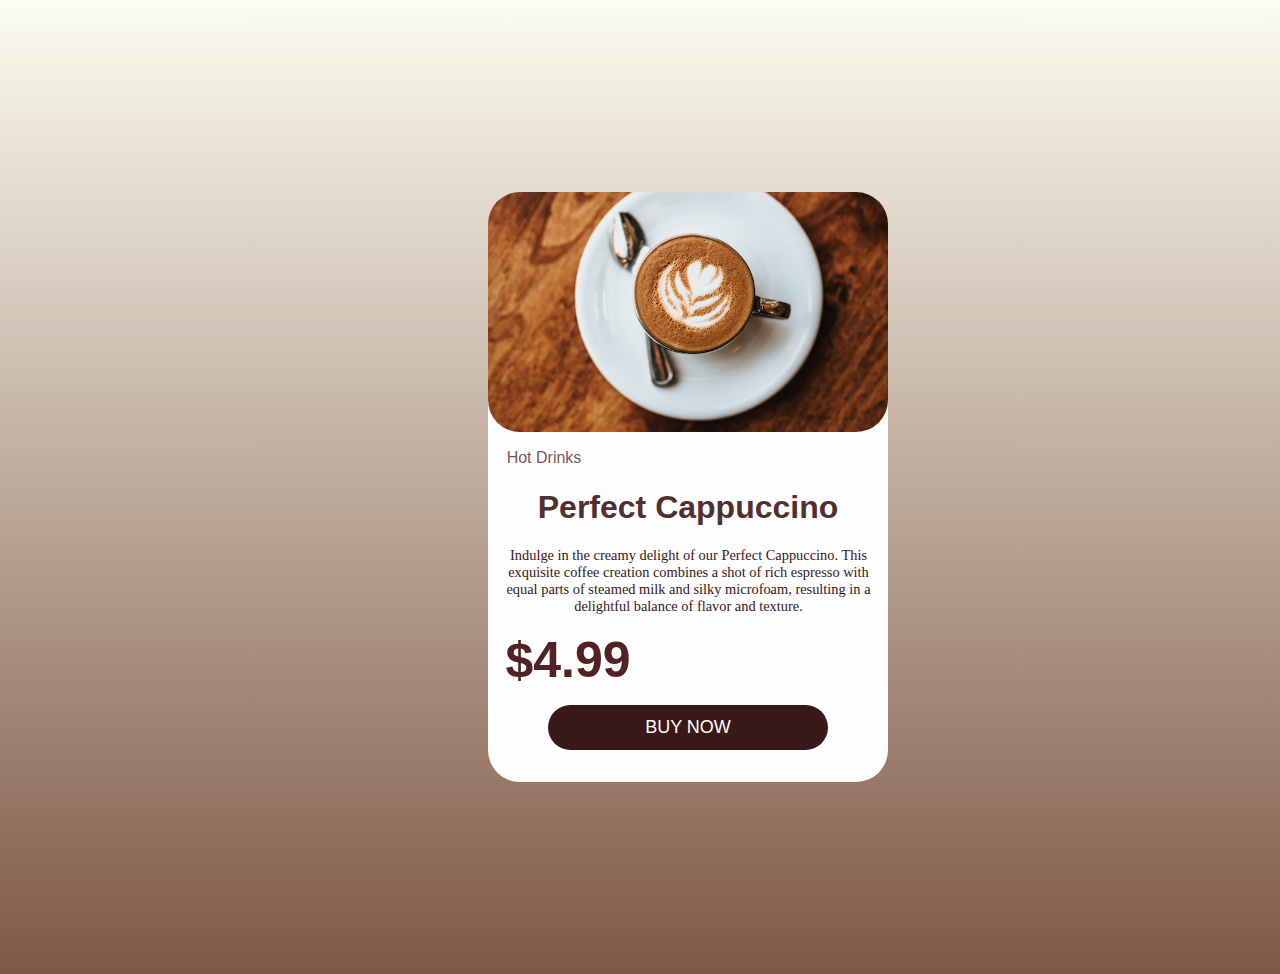
==== index.html @ 0919ec91 "Update index.html" ====
<!DOCTYPE html>
<html lang="en-ca">
  <head>
    <title>Product card</title>
    <meta charset="utf-8" />
    <meta name="viewport" content="width=device-width, initial-scale=1" />
    <meta http-equiv="X-UA-Compatible" content="ie=edge" />
    <link rel="stylesheet" href="style.css" type="text/css" />
  </head>
  
<body>
    <html> 
        <div class="card">
            <img class="img" src="/images/coffee.jpg" alt="Coffee" width="50" height="10">
            <h2 class="drinks" >Hot Drinks</h2>
            <h1 class="h1" > Perfect Cappuccino</h1>
            <p class="txt">Indulge in the creamy delight of our Perfect Cappuccino. 
                This exquisite coffee creation combines a shot of rich 
                espresso with equal parts of steamed milk and silky microfoam, 
                resulting in a delightful balance of flavor and texture.</p>
            <p class="price">$4.99</p>
            <p class="btn"><button>BUY NOW</button></p>
          </div>
    </html>
  </body>
---- style.css ----
body {
    background-image: 
    linear-gradient(to top, rgb(128, 88, 69) , rgb(252, 252, 240));}


.card {
    background-color: #fdfdff;
    max-width: 400px;
    margin-top: 12rem;
    margin-bottom: 12rem;
    margin-left: 30rem;
    text-align: center;
    font-family: arial;
    border-radius: 2rem;
  }
  
  .price {
    color: #522121;
    font-weight: bold;
    font-family:Arial, Helvetica, sans-serif ;
    font-size: 50px;
    margin-top: 1rem;
    margin-bottom: 1rem;;
    margin-right: 15rem;
  }
  
  .card button {
    border: none;
    padding: 12px;
    color: white;
    background-color: #391818;
    text-align: center;
    cursor: pointer;
    width: 70%;
    font-size: 18px;
    border-radius: 2rem;
    margin-bottom: 2rem;
  }
  .drinks {
    color:rgb(125, 87, 87);
    font-weight: lighter;
    position: inherit;
    font-size: 1rem;
    margin-right: 18rem;
  }
.img {
    object-fit:cover;
    width: 100%;
    height:15rem;
    border-radius:2rem;
 }
  .txt {
    margin: 1px 2px 0 3px;
    font-size: 0.9rem;
    color:#391818;
    font-family: Cambria, Cochin, Georgia, Times, 'Times New Roman', serif;
  }

  .h1 {
    color:#4f2f2f;
  }
  
  .card button:hover {
    opacity: 0.7;
  }
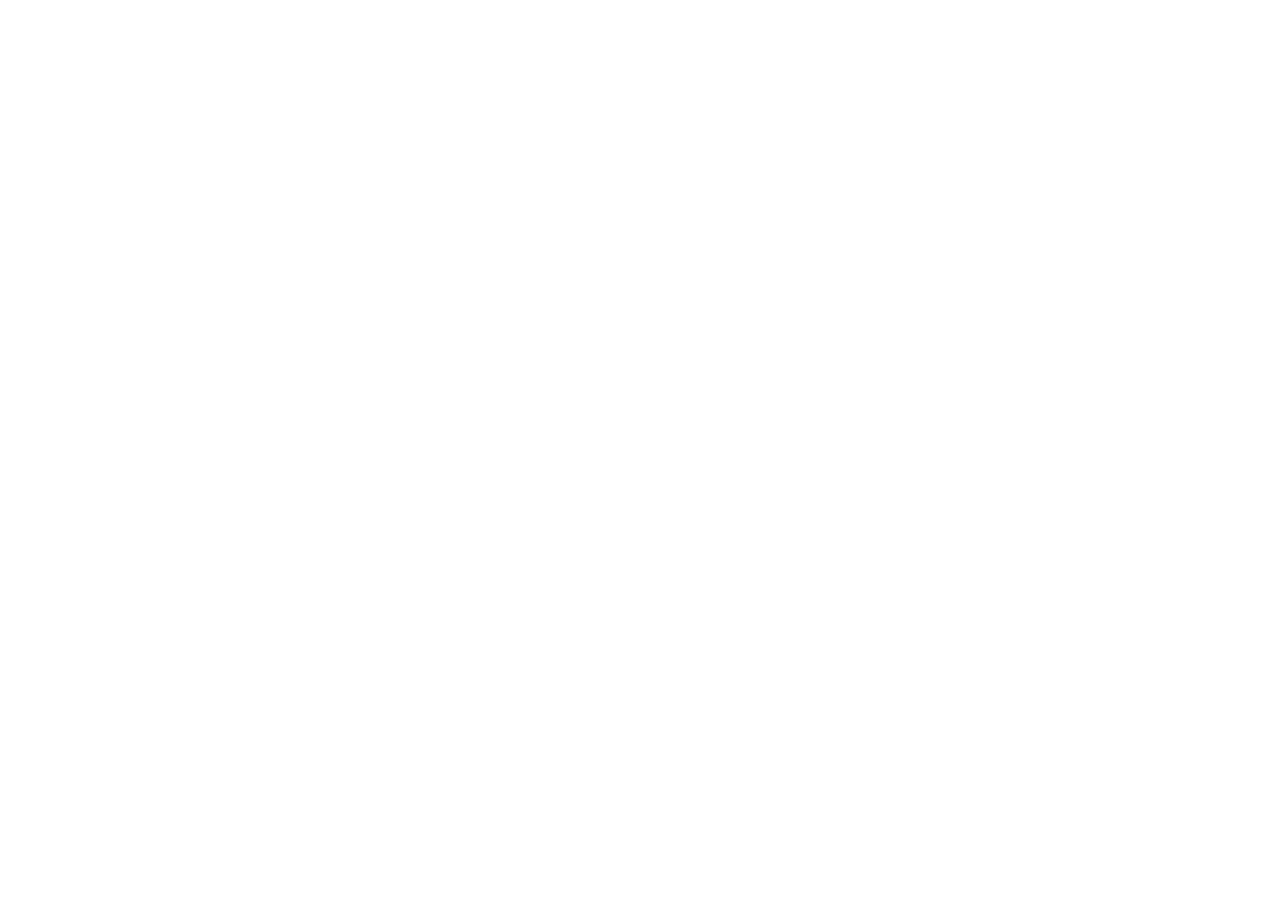
==== commit 915cf1d7: "Merge branch 'main' of https://github.com/irm1005-itec1005-fall-2023/midterm-exam-sana102" ====
--- a/index.html
+++ b/index.html
@@ -9,17 +9,41 @@
   </head>
   
 <body>
-    <html> 
-        <div class="card">
-            <img class="img" src="/images/coffee.jpg" alt="Coffee" width="50" height="10">
-            <h2 class="drinks" >Hot Drinks</h2>
-            <h1 class="h1" > Perfect Cappuccino</h1>
-            <p class="txt">Indulge in the creamy delight of our Perfect Cappuccino. 
-                This exquisite coffee creation combines a shot of rich 
-                espresso with equal parts of steamed milk and silky microfoam, 
-                resulting in a delightful balance of flavor and texture.</p>
-            <p class="price">$4.99</p>
-            <p class="btn"><button>BUY NOW</button></p>
-          </div>
-    </html>
-  </body>
+  <!--
+
+    WELCOME TO THE MIDTERM EXAM!
+
+    1. You have 1.5 hours to complete this exam.
+    2. You absolutely are permitted to use any resources you like, including Google, Stack Overflow, etc, ChatGPT, Copilot, printed papers, etc.
+    3. However, you may not communicate with anyone else during the exam. This includes electronic communications between students.
+
+    GOOD LUCK! YOU GOT THIS!
+
+  -->
+
+  <!--
+
+    CONTENT THAT YOU CAN USE FOR YOUR MIDTERM:
+
+    (image of coffee though you can use your own: ./images/coffee.jpg)
+
+    Hot drinks
+
+    Perfect Cappuccino
+
+    Indulge in the creamy delight of our Perfect Cappuccino. This exquisite coffee creation combines a shot of rich espresso with equal parts of steamed milk and silky microfoam, resulting in a delightful balance of flavor and texture.
+
+    $4.99
+
+    BUY NOW
+
+  -->
+
+  <!-- ADD YOUR CODE HERE -->
+
+
+  <!-- ADD YOUR CITATION HERE -->
+
+</body>
+
+</html>
--- a/style.css
+++ b/style.css
@@ -1,4 +1,70 @@
 body {
+<<<<<<< HEAD
+  background-image: 
+  linear-gradient(to top, rgb(128, 88, 69) , rgb(252, 252, 240));}
+
+
+.card {
+  background-color: #fdfdff;
+  max-width: 400px;
+  margin-top: 12rem;
+  margin-bottom: 12rem;
+  margin-left: 30rem;
+  text-align: center;
+  font-family: arial;
+  border-radius: 2rem;
+}
+
+.price {
+  color: #522121;
+  font-weight: bold;
+  font-family:Arial, Helvetica, sans-serif ;
+  font-size: 50px;
+  margin-top: 1rem;
+  margin-bottom: 1rem;;
+  margin-right: 15rem;
+}
+
+.card button {
+  border: none;
+  padding: 12px;
+  color: white;
+  background-color: #391818;
+  text-align: center;
+  cursor: pointer;
+  width: 70%;
+  font-size: 18px;
+  border-radius: 2rem;
+  margin-bottom: 2rem;
+}
+.drinks {
+  color:rgb(125, 87, 87);
+  font-weight: lighter;
+  position: inherit;
+  font-size: 1rem;
+  margin-right: 18rem;
+}
+.img {
+  object-fit:cover;
+  width: 100%;
+  height:15rem;
+  border-radius:2rem;
+}
+.txt {
+  margin: 1px 2px 0 3px;
+  font-size: 0.9rem;
+  color:#391818;
+  font-family: Cambria, Cochin, Georgia, Times, 'Times New Roman', serif;
+}
+
+.h1 {
+  color:#4f2f2f;
+}
+
+.card button:hover {
+  opacity: 0.7;
+}
+=======
     background-image: 
     linear-gradient(to top, rgb(128, 88, 69) , rgb(252, 252, 240));}
 
@@ -63,3 +129,4 @@
   .card button:hover {
     opacity: 0.7;
   }
+>>>>>>> 174e55d5b0ba4d85a0f6c1f5ce2f3d56ca6bd47a
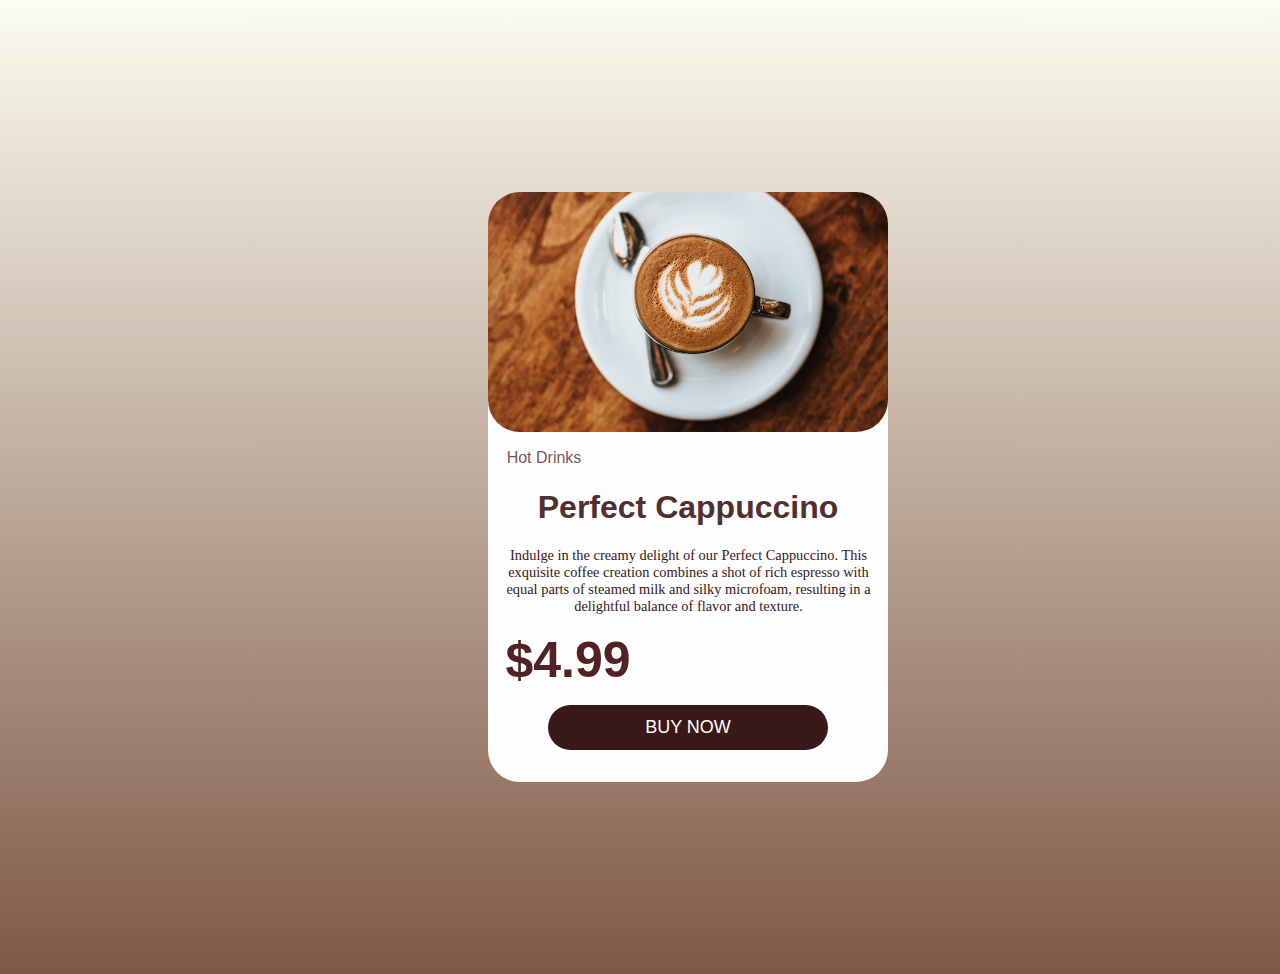
==== commit afbbddd7: "update" ====
--- a/index.html
+++ b/index.html
@@ -9,41 +9,17 @@
   </head>
   
 <body>
-  <!--
-
-    WELCOME TO THE MIDTERM EXAM!
-
-    1. You have 1.5 hours to complete this exam.
-    2. You absolutely are permitted to use any resources you like, including Google, Stack Overflow, etc, ChatGPT, Copilot, printed papers, etc.
-    3. However, you may not communicate with anyone else during the exam. This includes electronic communications between students.
-
-    GOOD LUCK! YOU GOT THIS!
-
-  -->
-
-  <!--
-
-    CONTENT THAT YOU CAN USE FOR YOUR MIDTERM:
-
-    (image of coffee though you can use your own: ./images/coffee.jpg)
-
-    Hot drinks
-
-    Perfect Cappuccino
-
-    Indulge in the creamy delight of our Perfect Cappuccino. This exquisite coffee creation combines a shot of rich espresso with equal parts of steamed milk and silky microfoam, resulting in a delightful balance of flavor and texture.
-
-    $4.99
-
-    BUY NOW
-
-  -->
-
-  <!-- ADD YOUR CODE HERE -->
-
-
-  <!-- ADD YOUR CITATION HERE -->
-
-</body>
-
-</html>
+    <html> 
+        <div class="card">
+            <img class="img" src="./images/coffee.jpg" alt="Coffee" width="50" height="10">
+            <h2 class="drinks" >Hot Drinks</h2>
+            <h1 class="h1" > Perfect Cappuccino</h1>
+            <p class="txt">Indulge in the creamy delight of our Perfect Cappuccino. 
+                This exquisite coffee creation combines a shot of rich 
+                espresso with equal parts of steamed milk and silky microfoam, 
+                resulting in a delightful balance of flavor and texture.</p>
+            <p class="price">$4.99</p>
+            <p class="btn"><button>BUY NOW</button></p>
+          </div>
+    </html>
+</body>--- a/style.css
+++ b/style.css
@@ -1,5 +1,4 @@
 body {
-<<<<<<< HEAD
   background-image: 
   linear-gradient(to top, rgb(128, 88, 69) , rgb(252, 252, 240));}
 
@@ -63,70 +62,4 @@
 
 .card button:hover {
   opacity: 0.7;
-}
-=======
-    background-image: 
-    linear-gradient(to top, rgb(128, 88, 69) , rgb(252, 252, 240));}
-
-
-.card {
-    background-color: #fdfdff;
-    max-width: 400px;
-    margin-top: 12rem;
-    margin-bottom: 12rem;
-    margin-left: 30rem;
-    text-align: center;
-    font-family: arial;
-    border-radius: 2rem;
-  }
-  
-  .price {
-    color: #522121;
-    font-weight: bold;
-    font-family:Arial, Helvetica, sans-serif ;
-    font-size: 50px;
-    margin-top: 1rem;
-    margin-bottom: 1rem;;
-    margin-right: 15rem;
-  }
-  
-  .card button {
-    border: none;
-    padding: 12px;
-    color: white;
-    background-color: #391818;
-    text-align: center;
-    cursor: pointer;
-    width: 70%;
-    font-size: 18px;
-    border-radius: 2rem;
-    margin-bottom: 2rem;
-  }
-  .drinks {
-    color:rgb(125, 87, 87);
-    font-weight: lighter;
-    position: inherit;
-    font-size: 1rem;
-    margin-right: 18rem;
-  }
-.img {
-    object-fit:cover;
-    width: 100%;
-    height:15rem;
-    border-radius:2rem;
- }
-  .txt {
-    margin: 1px 2px 0 3px;
-    font-size: 0.9rem;
-    color:#391818;
-    font-family: Cambria, Cochin, Georgia, Times, 'Times New Roman', serif;
-  }
-
-  .h1 {
-    color:#4f2f2f;
-  }
-  
-  .card button:hover {
-    opacity: 0.7;
-  }
->>>>>>> 174e55d5b0ba4d85a0f6c1f5ce2f3d56ca6bd47a
+}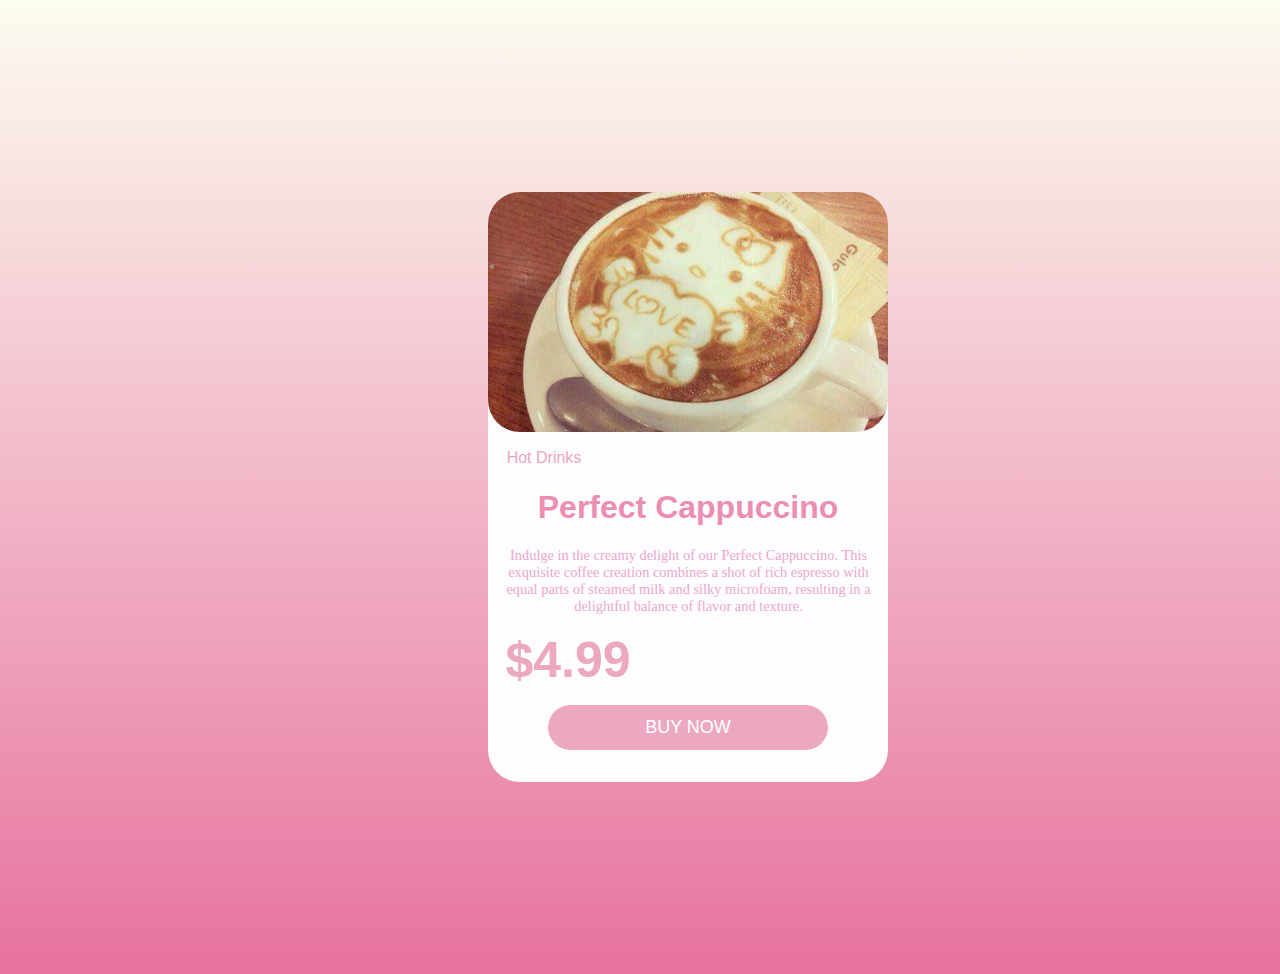
==== commit fcedda63: "updates" ====
--- a/index.html
+++ b/index.html
@@ -11,7 +11,7 @@
 <body>
     <html> 
         <div class="card">
-            <img class="img" src="./images/coffee.jpg" alt="Coffee" width="50" height="10">
+            <img class="img" src="./hellokitty.jpg" alt="Coffee" width="50" height="10">
             <h2 class="drinks" >Hot Drinks</h2>
             <h1 class="h1" > Perfect Cappuccino</h1>
             <p class="txt">Indulge in the creamy delight of our Perfect Cappuccino. 
--- a/style.css
+++ b/style.css
@@ -1,6 +1,6 @@
 body {
-  background-image: 
-  linear-gradient(to top, rgb(128, 88, 69) , rgb(252, 252, 240));}
+  background-image: linear-gradient(to top, rgb(231, 114, 159) , rgb(252, 252, 240));
+}
 
 
 .card {
@@ -15,7 +15,7 @@
 }
 
 .price {
-  color: #522121;
+  color: #eba8c0;
   font-weight: bold;
   font-family:Arial, Helvetica, sans-serif ;
   font-size: 50px;
@@ -28,7 +28,7 @@
   border: none;
   padding: 12px;
   color: white;
-  background-color: #391818;
+  background-color: #eba8c0;
   text-align: center;
   cursor: pointer;
   width: 70%;
@@ -37,7 +37,7 @@
   margin-bottom: 2rem;
 }
 .drinks {
-  color:rgb(125, 87, 87);
+  color:#eba8c0;
   font-weight: lighter;
   position: inherit;
   font-size: 1rem;
@@ -52,12 +52,12 @@
 .txt {
   margin: 1px 2px 0 3px;
   font-size: 0.9rem;
-  color:#391818;
+  color:#eba7cd;
   font-family: Cambria, Cochin, Georgia, Times, 'Times New Roman', serif;
 }
 
 .h1 {
-  color:#4f2f2f;
+  color:#eb8eb2;
 }
 
 .card button:hover {
